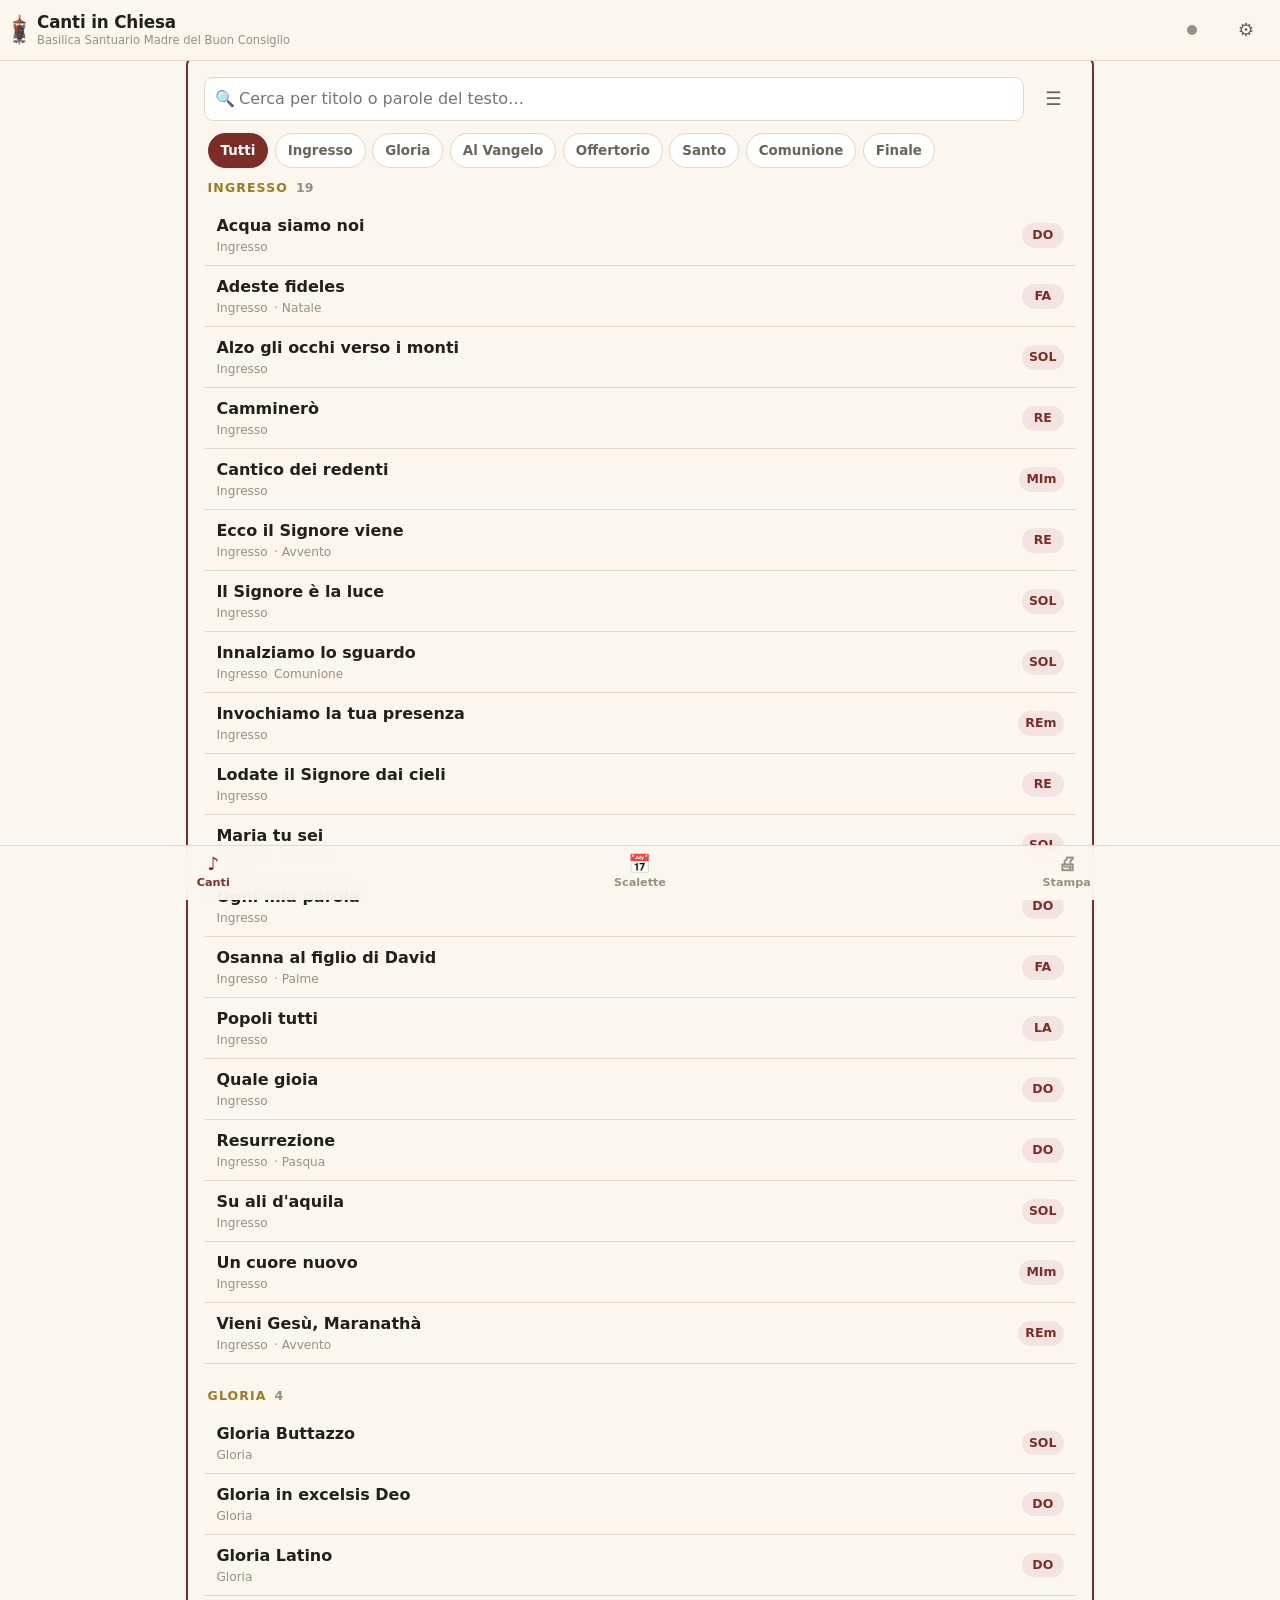
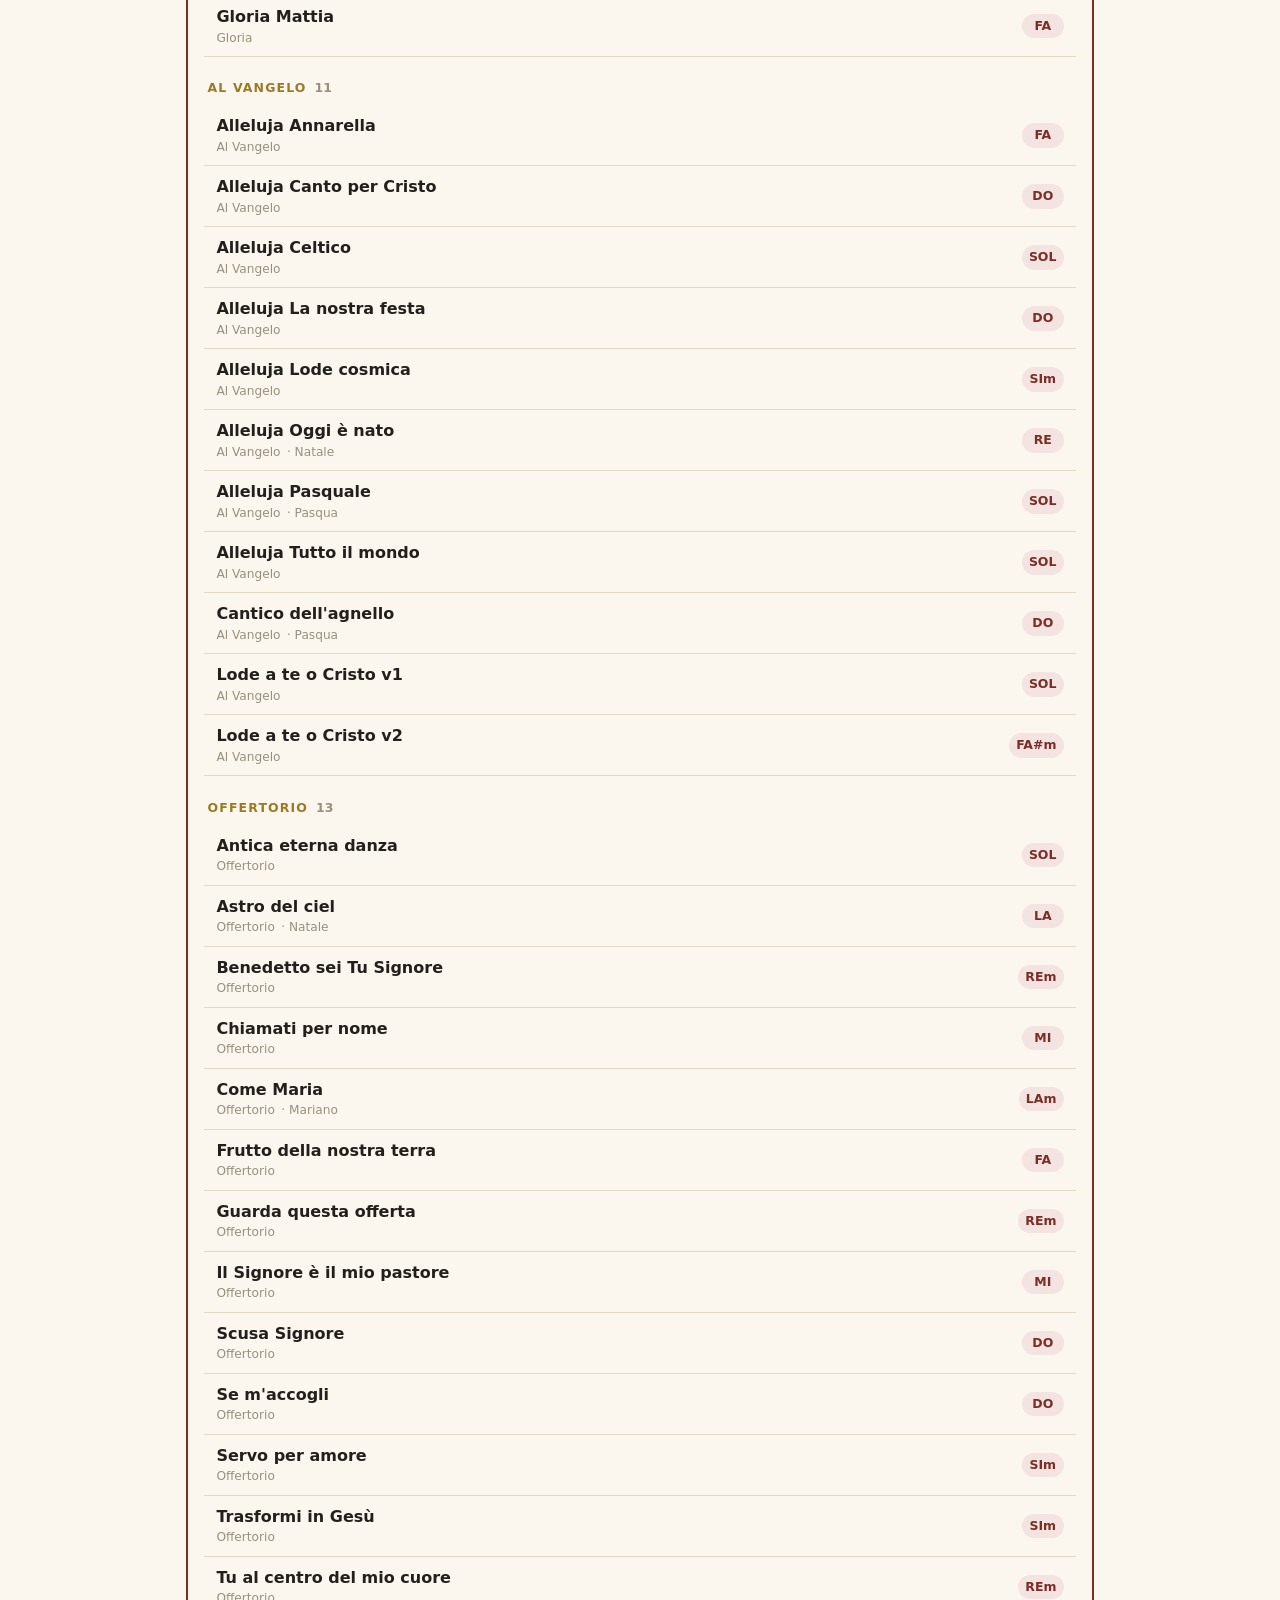
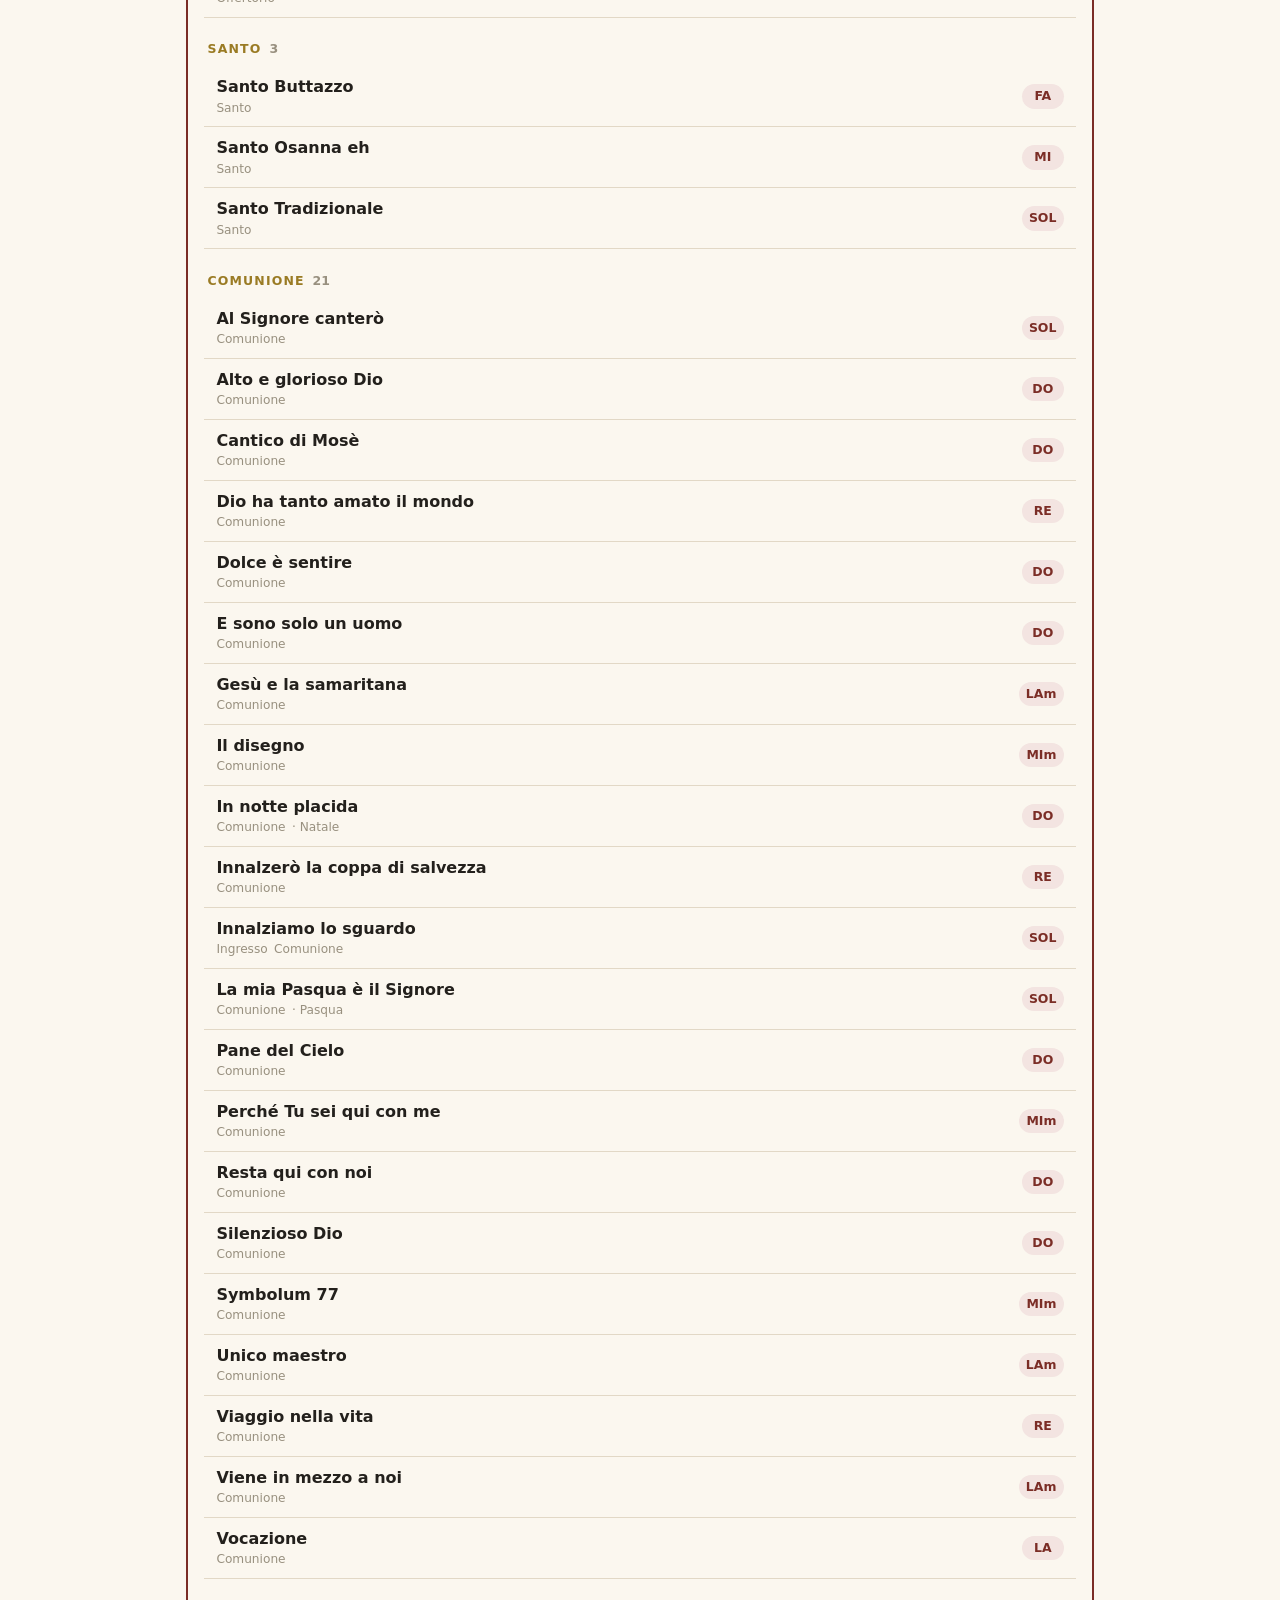
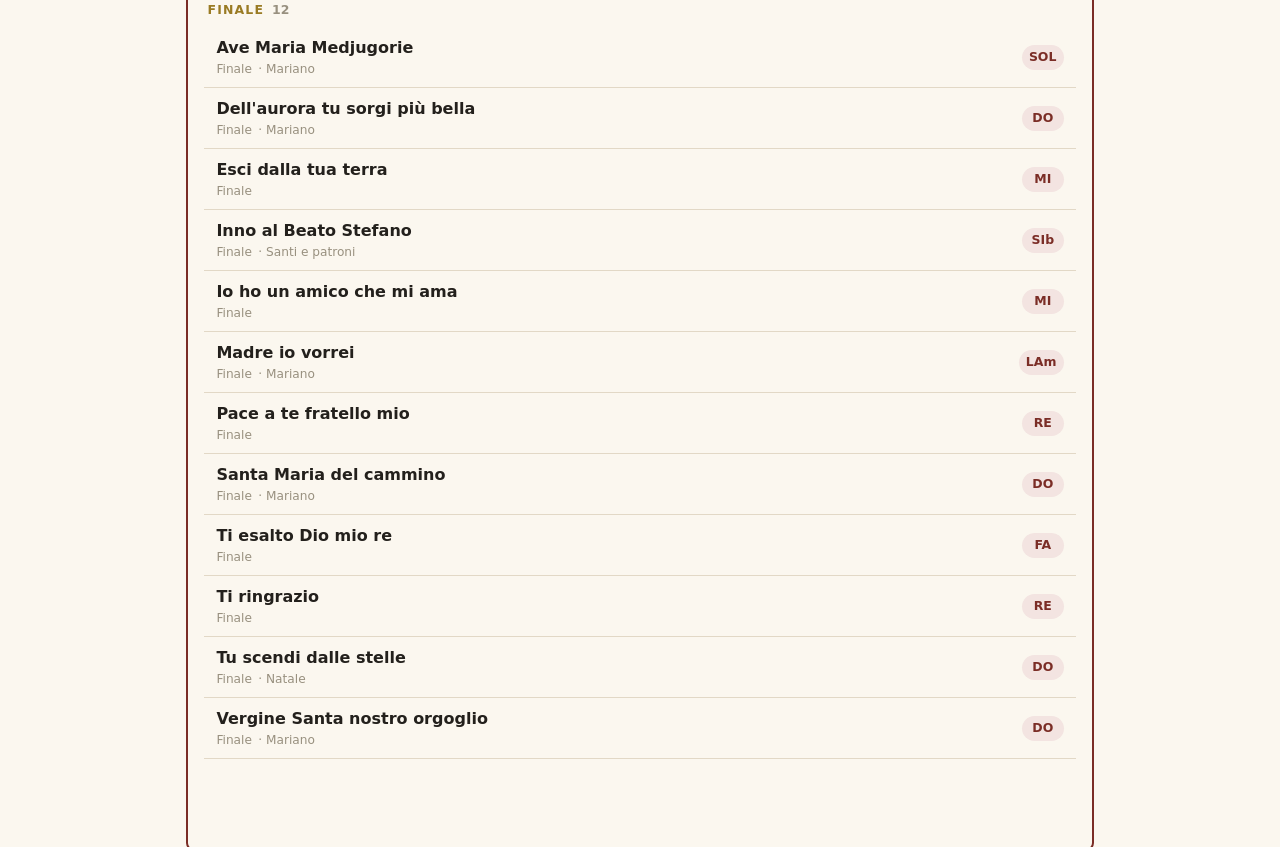
==== app/index.html @ 313efc4f "Repo init" ====
<!doctype html>
<html lang="it">
<head>
<meta charset="utf-8">
<meta name="viewport" content="width=device-width, initial-scale=1, viewport-fit=cover">
<title>Canti in Chiesa</title>
<meta name="description" content="I canti del coro della Basilica Santuario Madre del Buon Consiglio, sempre disponibili anche senza rete.">
<meta name="theme-color" content="#7B2D26" media="(prefers-color-scheme: light)">
<meta name="theme-color" content="#16130F" media="(prefers-color-scheme: dark)">
<meta name="apple-mobile-web-app-capable" content="yes">
<meta name="apple-mobile-web-app-title" content="Canti">
<meta name="apple-mobile-web-app-status-bar-style" content="black-translucent">
<link rel="manifest" href="manifest.webmanifest">
<link rel="icon" href="icons/favicon-32.png" sizes="32x32">
<link rel="apple-touch-icon" href="icons/apple-touch-icon.png">
<link rel="stylesheet" href="css/app.css">
</head>
<body>

<div id="splash" class="splash">
  <img src="icons/logo.png" alt="" width="70">
  <p>Canti in Chiesa</p>
</div>

<header class="appbar" id="appbar">
  <div class="appbar-main">
    <img class="appbar-logo" src="icons/logo.png" alt="Stemma della Basilica" width="28">
    <div class="appbar-titles">
      <h1>Canti in Chiesa</h1>
      <p id="appbar-sub">Basilica Madre del Buon Consiglio</p>
    </div>
    <button class="icon-btn" id="btn-sync" type="button" title="Stato sincronizzazione" aria-label="Stato sincronizzazione">
      <span class="sync-dot" id="sync-dot"></span>
    </button>
    <button class="icon-btn" id="btn-settings" type="button" title="Impostazioni" aria-label="Impostazioni">&#9881;</button>
  </div>
</header>

<main id="view" class="view" tabindex="-1"></main>

<nav class="tabbar" id="tabbar">
  <a href="#/canti" data-tab="canti"><span class="tab-ico">&#9834;</span><span>Canti</span></a>
  <a href="#/scalette" data-tab="scalette"><span class="tab-ico">&#128197;</span><span>Scalette</span></a>
  <a href="#/stampa" data-tab="stampa"><span class="tab-ico">&#128424;</span><span>Stampa</span></a>
</nav>

<div id="modal-root"></div>
<div id="toast-root" class="toast-root" aria-live="polite"></div>

<script type="module" src="js/main.js"></script>
</body>
</html>
---- app/css/app.css ----
/* Canti in Chiesa — foglio di stile unico.
   Due scale indipendenti: --ui-scale (comandi) e --song-scale (testo dei canti). */

:root {
  --ui-scale: 1;
  --song-scale: 1;

  --bg: #FBF7EF;
  --bg-raised: #FFFFFF;
  --bg-sunken: #F2EBDE;
  --ink: #23201C;
  --ink-soft: #6B6459;
  --ink-faint: #98907F;
  --line: #E2D8C6;
  --accent: #7B2D26;
  --accent-ink: #FFFFFF;
  --accent-soft: #F3E4E1;
  --gold: #9A7B24;
  --chord: #7B2D26;
  --ok: #2F7A46;
  --warn: #A5641B;

  --radius: 14px;
  --radius-sm: 9px;
  --shadow: 0 1px 2px rgba(35, 32, 28, .06), 0 8px 24px rgba(35, 32, 28, .07);
  --tap: 44px;

  color-scheme: light;
}

@media (prefers-color-scheme: dark) {
  :root:not([data-theme="light"]) {
    --bg: #16130F;
    --bg-raised: #211D18;
    --bg-sunken: #100E0B;
    --ink: #F0E9DC;
    --ink-soft: #B5AB99;
    --ink-faint: #7E7566;
    --line: #342E26;
    --accent: #C97A6D;
    --accent-ink: #1A1410;
    --accent-soft: #3A2723;
    --gold: #D8B45C;
    --chord: #E9A08F;
    --ok: #6FC08A;
    --warn: #DDA45E;
    --shadow: 0 1px 2px rgba(0, 0, 0, .4), 0 8px 24px rgba(0, 0, 0, .35);
    color-scheme: dark;
  }
}

:root[data-theme="dark"] {
  --bg: #16130F;
  --bg-raised: #211D18;
  --bg-sunken: #100E0B;
  --ink: #F0E9DC;
  --ink-soft: #B5AB99;
  --ink-faint: #7E7566;
  --line: #342E26;
  --accent: #C97A6D;
  --accent-ink: #1A1410;
  --accent-soft: #3A2723;
  --gold: #D8B45C;
  --chord: #E9A08F;
  --ok: #6FC08A;
  --warn: #DDA45E;
  --shadow: 0 1px 2px rgba(0, 0, 0, .4), 0 8px 24px rgba(0, 0, 0, .35);
  color-scheme: dark;
}

* { box-sizing: border-box; }

html { -webkit-text-size-adjust: 100%; }

body {
  margin: 0;
  background: var(--bg);
  color: var(--ink);
  font-family: system-ui, -apple-system, "Segoe UI", Roboto, sans-serif;
  font-size: calc(16px * var(--ui-scale));
  line-height: 1.45;
  overscroll-behavior-y: none;
  -webkit-tap-highlight-color: transparent;
}

h1, h2, h3 { margin: 0; font-weight: 650; letter-spacing: -.01em; }
p { margin: 0; }
a { color: inherit; text-decoration: none; }
button, input, select, textarea { font: inherit; color: inherit; }

/* ---------- splash ---------- */
.splash {
  position: fixed; inset: 0; z-index: 200;
  display: flex; flex-direction: column; align-items: center; justify-content: center; gap: .8rem;
  background: var(--bg); transition: opacity .3s ease;
}
.splash p { font-weight: 650; letter-spacing: .02em; color: var(--ink-soft); }
.splash.gone { opacity: 0; pointer-events: none; }

/* ---------- barra superiore ---------- */
.appbar {
  position: sticky; top: 0; z-index: 40;
  background: var(--bg);
  border-bottom: 1px solid var(--line);
  padding-top: env(safe-area-inset-top);
}
.appbar-main {
  display: flex; align-items: center; gap: .6rem;
  padding: .5rem max(.75rem, env(safe-area-inset-left)) .5rem max(.75rem, env(safe-area-inset-right));
}
.appbar-logo { height: 2rem; width: auto; flex: none; }
.appbar-titles { flex: 1; min-width: 0; }
.appbar-titles h1 { font-size: 1.05rem; line-height: 1.2; }
.appbar-titles p {
  font-size: .72rem; color: var(--ink-faint);
  white-space: nowrap; overflow: hidden; text-overflow: ellipsis;
}

.icon-btn {
  flex: none;
  min-width: var(--tap); min-height: var(--tap);
  display: inline-flex; align-items: center; justify-content: center;
  background: none; border: 0; border-radius: var(--radius-sm);
  font-size: 1.15rem; cursor: pointer; color: var(--ink-soft);
}
.icon-btn:active { background: var(--bg-sunken); }

.sync-dot {
  width: 10px; height: 10px; border-radius: 50%;
  background: var(--ink-faint); box-shadow: 0 0 0 3px transparent;
}
.sync-dot[data-state="ok"] { background: var(--ok); }
.sync-dot[data-state="pending"] { background: var(--warn); }
.sync-dot[data-state="offline"] { background: var(--ink-faint); }
.sync-dot[data-state="error"] { background: #C0392B; }
.sync-dot[data-state="syncing"] { background: var(--gold); animation: pulse 1.1s ease-in-out infinite; }
@keyframes pulse { 50% { opacity: .3; } }

/* ---------- contenitore ---------- */
.view {
  padding: 1rem max(.9rem, env(safe-area-inset-left)) calc(5.5rem + env(safe-area-inset-bottom)) max(.9rem, env(safe-area-inset-right));
  max-width: 900px; margin: 0 auto; outline: none;
}
.view.wide { max-width: 1100px; }

/* ---------- barra inferiore ---------- */
.tabbar {
  position: fixed; left: 0; right: 0; bottom: 0; z-index: 40;
  display: grid; grid-template-columns: repeat(3, 1fr);
  background: color-mix(in srgb, var(--bg) 92%, transparent);
  backdrop-filter: saturate(1.4) blur(12px);
  border-top: 1px solid var(--line);
  padding-bottom: env(safe-area-inset-bottom);
}
.tabbar a {
  display: flex; flex-direction: column; align-items: center; justify-content: center; gap: .1rem;
  min-height: 3.4rem; font-size: .7rem; color: var(--ink-faint); font-weight: 600;
}
.tabbar a[aria-current="page"] { color: var(--accent); }
.tab-ico { font-size: 1.15rem; line-height: 1; }
.tabbar.hidden { display: none; }

/* ---------- elementi comuni ---------- */
.btn {
  display: inline-flex; align-items: center; justify-content: center; gap: .4rem;
  min-height: var(--tap); padding: .5rem .9rem;
  background: var(--bg-raised); color: var(--ink);
  border: 1px solid var(--line); border-radius: var(--radius-sm);
  font-weight: 600; font-size: .92rem; cursor: pointer;
}
.btn:active { transform: translateY(1px); }
.btn.primary { background: var(--accent); color: var(--accent-ink); border-color: var(--accent); }
.btn.ghost { background: none; border-color: transparent; color: var(--ink-soft); }
.btn.danger { color: #C0392B; border-color: color-mix(in srgb, #C0392B 35%, var(--line)); }
.btn.small { min-height: 2.1rem; padding: .25rem .6rem; font-size: .82rem; }
.btn[disabled] { opacity: .45; cursor: default; }
.btn-row { display: flex; flex-wrap: wrap; gap: .5rem; }

.field { display: block; margin-bottom: .85rem; }
.field > span { display: block; font-size: .78rem; font-weight: 650; color: var(--ink-soft); margin-bottom: .25rem; }
.input, select.input, textarea.input {
  width: 100%; min-height: var(--tap); padding: .55rem .7rem;
  background: var(--bg-raised); border: 1px solid var(--line);
  border-radius: var(--radius-sm); outline-offset: 2px;
}
.input:focus-visible { outline: 2px solid var(--accent); }
textarea.input { min-height: 8rem; resize: vertical; font-family: ui-monospace, "SF Mono", Menlo, Consolas, monospace; font-size: .88rem; line-height: 1.5; }

.card {
  background: var(--bg-raised); border: 1px solid var(--line);
  border-radius: var(--radius); box-shadow: var(--shadow);
}

.empty {
  text-align: center; color: var(--ink-faint);
  padding: 2.5rem 1rem; font-size: .92rem;
}
.empty strong { display: block; color: var(--ink-soft); font-size: 1rem; margin-bottom: .35rem; }

.section-title {
  display: flex; align-items: baseline; gap: .5rem;
  margin: 1.4rem .2rem .5rem;
  font-size: .78rem; font-weight: 700; letter-spacing: .09em; text-transform: uppercase;
  color: var(--gold);
}
.section-title .count { color: var(--ink-faint); letter-spacing: 0; font-weight: 600; }
.section-title:first-child { margin-top: .2rem; }

/* ---------- ricerca e filtri ---------- */
.searchbar { display: flex; gap: .5rem; align-items: center; margin-bottom: .6rem; }
.search-wrap { position: relative; flex: 1; }
.search-wrap .ico {
  position: absolute; left: .65rem; top: 50%; transform: translateY(-50%);
  color: var(--ink-faint); pointer-events: none;
}
.search-wrap .input { padding-left: 2.1rem; }
.search-clear {
  position: absolute; right: .2rem; top: 50%; transform: translateY(-50%);
  border: 0; background: none; color: var(--ink-faint); cursor: pointer;
  width: 2.2rem; height: 2.2rem; border-radius: 50%; font-size: 1.1rem;
}

.chips { display: flex; gap: .4rem; overflow-x: auto; padding: .15rem .2rem .5rem; scrollbar-width: none; }
.chips::-webkit-scrollbar { display: none; }
.chip {
  flex: none; min-height: 2.2rem; padding: .3rem .75rem;
  border: 1px solid var(--line); border-radius: 999px;
  background: var(--bg-raised); color: var(--ink-soft);
  font-size: .84rem; font-weight: 600; cursor: pointer; white-space: nowrap;
}
.chip[aria-pressed="true"] { background: var(--accent); border-color: var(--accent); color: var(--accent-ink); }
.chip.season[aria-pressed="true"] { background: var(--gold); border-color: var(--gold); color: #1A1410; }

/* ---------- lista canti ---------- */
.song-list { list-style: none; margin: 0; padding: 0; }
.song-row {
  display: flex; align-items: center; gap: .75rem;
  min-height: 3.4rem; padding: .55rem .75rem;
  border-bottom: 1px solid var(--line);
}
.song-row:active { background: var(--bg-sunken); }
.song-row .grow { flex: 1; min-width: 0; }
.song-row .t { font-weight: 600; font-size: 1rem; }
.song-row .m { font-size: .76rem; color: var(--ink-faint); display: flex; gap: .4rem; flex-wrap: wrap; margin-top: .1rem; }
.song-row .badge-key {
  flex: none; min-width: 2.6rem; text-align: center;
  font-weight: 700; font-size: .78rem; color: var(--chord);
  background: var(--accent-soft); border-radius: 999px; padding: .2rem .45rem;
}
.song-row mark { background: color-mix(in srgb, var(--gold) 35%, transparent); color: inherit; border-radius: 3px; }

.pick { flex: none; width: 1.35rem; height: 1.35rem; accent-color: var(--accent); }

/* ---------- vista canto ---------- */
.song-head { margin-bottom: .5rem; }
.song-head h2 { font-size: 1.35rem; line-height: 1.2; }
.song-meta { display: flex; flex-wrap: wrap; gap: .4rem; margin-top: .5rem; }

.pill {
  display: inline-flex; align-items: center; gap: .35rem;
  min-height: 2.1rem; padding: .25rem .7rem;
  background: var(--bg-raised); border: 1px solid var(--line); border-radius: 999px;
  font-size: .82rem; font-weight: 650; cursor: pointer;
}
.pill .k { color: var(--ink-faint); font-weight: 600; }
.pill.active { background: var(--accent); border-color: var(--accent); color: var(--accent-ink); }
.pill.active .k { color: color-mix(in srgb, var(--accent-ink) 70%, transparent); }
.pill.tag { cursor: default; background: var(--bg-sunken); }

.toolbar {
  position: sticky; top: calc(env(safe-area-inset-top) + 3.1rem); z-index: 30;
  display: flex; gap: .4rem; flex-wrap: wrap; align-items: center;
  padding: .5rem 0; margin-bottom: .5rem;
  background: color-mix(in srgb, var(--bg) 94%, transparent);
  backdrop-filter: blur(10px);
  border-bottom: 1px solid var(--line);
}
.toolbar .spacer { flex: 1; }
.stepper {
  display: inline-flex; align-items: center;
  border: 1px solid var(--line); border-radius: 999px; background: var(--bg-raised); overflow: hidden;
}
.stepper button {
  min-width: 2.4rem; min-height: 2.1rem; border: 0; background: none;
  font-size: 1.05rem; font-weight: 700; cursor: pointer; color: var(--ink-soft);
}
.stepper button:active { background: var(--bg-sunken); }
.stepper .val { min-width: 3.2rem; text-align: center; font-size: .82rem; font-weight: 700; }

/* testo del canto */
.song-body {
  font-size: calc(1rem * var(--song-scale));
  font-family: Georgia, "Iowan Old Style", "Times New Roman", serif;
  line-height: 1.35;
  margin-top: .8rem;
}
.song-section { margin: 0 0 1.35rem; }
.song-section.rit {
  border-left: 3px solid var(--gold);
  padding-left: .75rem;
  background: color-mix(in srgb, var(--gold) 7%, transparent);
  border-radius: 0 var(--radius-sm) var(--radius-sm) 0;
  padding-top: .35rem; padding-bottom: .35rem;
}
.song-section .lbl {
  display: inline-block; margin-bottom: .3rem;
  font-family: system-ui, sans-serif; font-size: .66em; font-weight: 700;
  letter-spacing: .1em; text-transform: uppercase; color: var(--gold);
}
.song-line { margin-bottom: .1em; }
.song-line.instr { color: var(--ink-faint); }
.seg { display: inline-block; vertical-align: bottom; }
.seg .ch {
  display: block; height: 1.25em;
  font-family: system-ui, sans-serif; font-size: .74em; font-weight: 700;
  color: var(--chord); white-space: nowrap; letter-spacing: -.01em;
}
.seg .tx { display: block; white-space: pre-wrap; }
.song-body.no-chords .seg .ch { display: none; }
.song-body.no-chords .song-line.instr { display: none; }
.song-body.mono { font-family: ui-monospace, "SF Mono", Menlo, Consolas, monospace; }

/* spartito: resta su fondo bianco anche in tema scuro, come un foglio di musica
   (abcjs disegna il pentagramma in nero e sul buio sparirebbe) */
.score {
  background: #FFFFFF;
  border: 1px solid var(--line);
  border-radius: var(--radius-sm);
  padding: .5rem .6rem;
  overflow-x: auto;
  color: #000;
}
.score:empty { display: none; }
.score svg { display: block; max-width: 100%; height: auto; }
.score-error {
  color: var(--warn);
  font-size: .85rem;
  background: var(--bg-raised);
  padding: .5rem;
  border-radius: var(--radius-sm);
}

/* organo */
.organ-body {
  font-family: ui-monospace, "SF Mono", Menlo, Consolas, monospace;
  font-size: calc(.92rem * var(--song-scale)); line-height: 1.55;
  white-space: pre-wrap; word-break: break-word;
}

/* ---------- scalette ---------- */
.setlist-row {
  display: flex; align-items: center; gap: .8rem;
  padding: .8rem .75rem; border-bottom: 1px solid var(--line);
}
.setlist-date {
  flex: none; width: 3.2rem; text-align: center;
  background: var(--accent-soft); border-radius: var(--radius-sm); padding: .3rem 0;
}
.setlist-date .d { font-size: 1.15rem; font-weight: 700; line-height: 1; color: var(--chord); }
.setlist-date .m { font-size: .62rem; text-transform: uppercase; letter-spacing: .06em; color: var(--chord); }
.setlist-row .grow { flex: 1; min-width: 0; }
.setlist-row .t { font-weight: 650; }
.setlist-row .s { font-size: .78rem; color: var(--ink-faint); }
.setlist-row.next { background: color-mix(in srgb, var(--gold) 8%, transparent); }

.sl-item {
  display: flex; align-items: center; gap: .6rem;
  padding: .55rem .6rem; border-bottom: 1px solid var(--line);
}
.sl-item .num {
  flex: none; width: 1.7rem; height: 1.7rem; border-radius: 50%;
  display: grid; place-items: center;
  background: var(--bg-sunken); font-size: .74rem; font-weight: 700; color: var(--ink-soft);
}
.sl-item .grow { flex: 1; min-width: 0; }
.sl-item .t { font-weight: 600; }
.sl-item .m { font-size: .74rem; color: var(--ink-faint); }
.drag-handle { cursor: grab; color: var(--ink-faint); padding: .3rem .2rem; touch-action: none; font-size: 1.1rem; }
.sl-item.dragging { opacity: .4; }
.sl-item.over { border-top: 2px solid var(--accent); }

/* ---------- modali ---------- */
.modal-backdrop {
  position: fixed; inset: 0; z-index: 100;
  background: rgba(20, 16, 12, .5);
  display: flex; align-items: flex-end; justify-content: center;
  padding: 0; animation: fade .18s ease;
}
@media (min-width: 640px) { .modal-backdrop { align-items: center; padding: 1.5rem; } }
@keyframes fade { from { opacity: 0; } }
.modal {
  width: 100%; max-width: 640px; max-height: 92vh; overflow: auto;
  background: var(--bg); border-radius: var(--radius) var(--radius) 0 0;
  padding: 1rem 1rem calc(1.2rem + env(safe-area-inset-bottom));
  animation: rise .22s cubic-bezier(.2, .8, .3, 1);
}
@media (min-width: 640px) { .modal { border-radius: var(--radius); } }
@keyframes rise { from { transform: translateY(24px); opacity: .6; } }
.modal-head { display: flex; align-items: center; gap: .5rem; margin-bottom: .8rem; }
.modal-head h3 { flex: 1; font-size: 1.05rem; }
.modal-foot { display: flex; gap: .5rem; justify-content: flex-end; margin-top: 1rem; flex-wrap: wrap; }

/* ---------- toast ---------- */
.toast-root {
  position: fixed; left: 50%; transform: translateX(-50%);
  bottom: calc(4.6rem + env(safe-area-inset-bottom)); z-index: 150;
  display: flex; flex-direction: column; gap: .4rem; align-items: center;
  pointer-events: none; width: max-content; max-width: 92vw;
}
.toast {
  background: var(--ink); color: var(--bg);
  padding: .55rem .9rem; border-radius: 999px;
  font-size: .85rem; font-weight: 600; box-shadow: var(--shadow);
  animation: fade .15s ease;
}

/* ---------- metronomo ---------- */
.metro { display: flex; align-items: center; gap: .6rem; flex-wrap: wrap; }
.beat-dots { display: flex; gap: .3rem; }
.beat-dot {
  width: .6rem; height: .6rem; border-radius: 50%;
  background: var(--line); transition: transform .06s ease, background .06s ease;
}
.beat-dot.on { background: var(--accent); transform: scale(1.5); }
.beat-dot.on.accent { background: var(--gold); transform: scale(1.8); }

/* ---------- stampa ---------- */
.print-preview {
  background: var(--bg-raised); border: 1px solid var(--line);
  border-radius: var(--radius); padding: 1rem; margin-top: 1rem;
  max-height: 55vh; overflow: auto;
}
.print-doc { display: none; }

@media print {
  @page { size: A4; margin: 14mm 12mm 16mm; }

  body { background: #fff; color: #000; font-size: 11pt; }
  .appbar, .tabbar, .view, .toast-root, #modal-root, #splash { display: none !important; }

  .print-doc { display: block; font-family: Georgia, "Times New Roman", serif; }

  .print-cover { text-align: center; page-break-after: always; padding-top: 18mm; }
  .print-cover img { width: 42mm; height: auto; }
  .print-cover h1 { font-size: 26pt; margin: 6mm 0 2mm; }
  .print-cover p { font-size: 11pt; color: #444; }

  .print-index { page-break-after: always; }
  .print-index h2 { font-size: 15pt; margin-bottom: 4mm; border-bottom: 1pt solid #999; padding-bottom: 1.5mm; }
  .print-index h3 {
    font-size: 9pt; text-transform: uppercase; letter-spacing: .08em;
    margin: 4mm 0 1.5mm; color: #666;
  }
  .print-index ol { list-style: none; margin: 0; padding: 0; column-gap: 8mm; }
  .print-index.two-col ol { columns: 2; }
  .print-index li {
    display: flex; gap: 2mm; align-items: baseline;
    font-size: 10pt; padding: .5mm 0; break-inside: avoid;
  }
  .print-index li .n { font-weight: 700; min-width: 7mm; text-align: right; }
  .print-index li .t { flex: 1; }
  .print-index li .dots { flex: 1; border-bottom: 1px dotted #bbb; margin: 0 1mm .8mm; }
  .print-index li .k { color: #666; font-size: 9pt; }

  .print-song { page-break-before: always; break-before: page; }
  .print-song:first-of-type { page-break-before: avoid; }
  .print-song h2 { font-size: 15pt; margin-bottom: 1mm; }
  .print-song .ph { font-size: 9pt; color: #555; margin-bottom: 3mm; }
  .print-song .num { color: #7B2D26; }
  .print-body.two-col { columns: 2; column-gap: 8mm; }
  .print-body .song-section { break-inside: avoid; margin-bottom: 4mm; }
  .print-body .seg .ch { color: #7B2D26; }
  .print-body .song-section.rit { border-left: 2pt solid #9A7B24; background: none; padding-left: 3mm; }

  .print-organ { margin-top: 3mm; padding-top: 2mm; border-top: 1px solid #ccc; font-size: 9.5pt; }
  .print-organ h4 { font-size: 9pt; text-transform: uppercase; letter-spacing: .06em; margin: 0 0 1mm; color: #555; }
  .print-organ pre { white-space: pre-wrap; font-family: ui-monospace, Consolas, monospace; margin: 0; }
  .print-organ .score { border: 0; padding: 0; background: none; break-inside: avoid; }
  .print-organ .score svg { width: 100%; height: auto; }
}

/* ---------- accessibilità ---------- */
@media (prefers-reduced-motion: reduce) {
  * { animation-duration: .01ms !important; transition-duration: .01ms !important; }
}
:focus-visible { outline: 2px solid var(--accent); outline-offset: 2px; border-radius: 4px; }
.visually-hidden {
  position: absolute; width: 1px; height: 1px; overflow: hidden;
  clip: rect(0 0 0 0); white-space: nowrap;
}
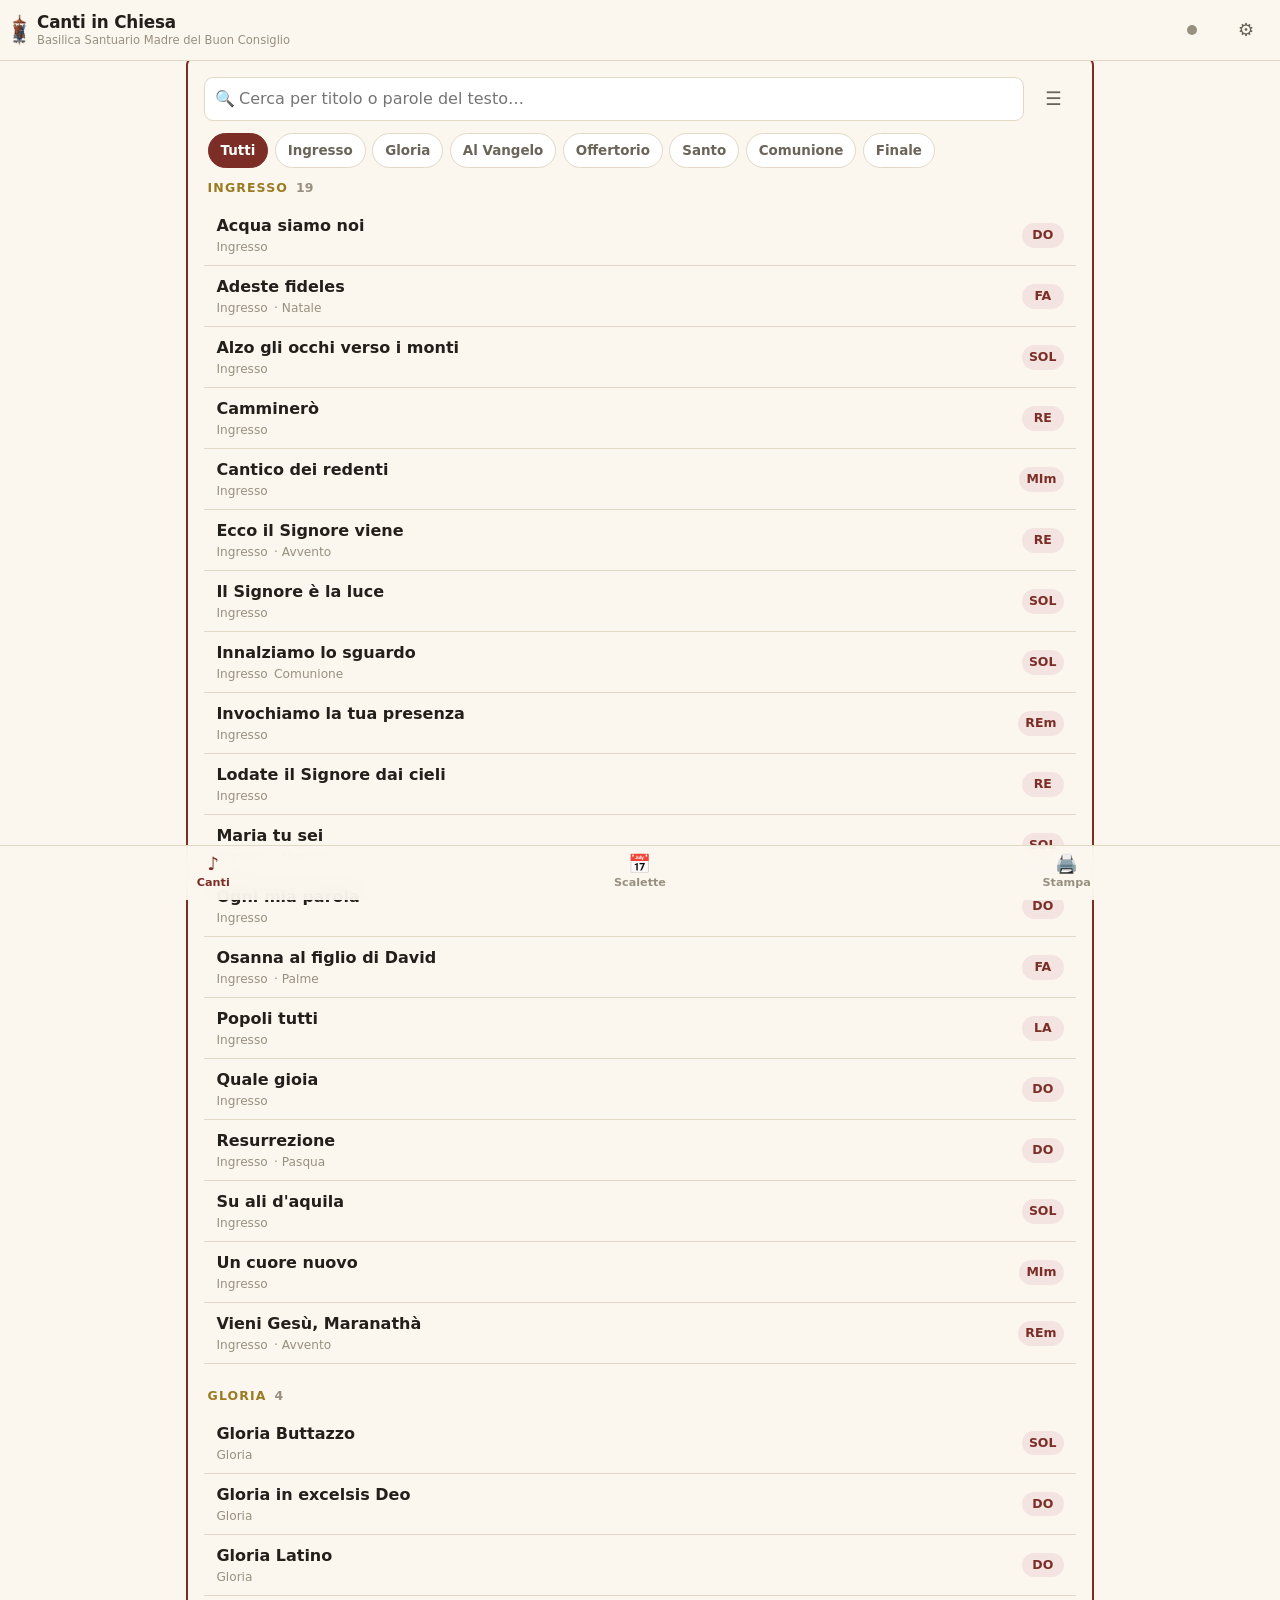
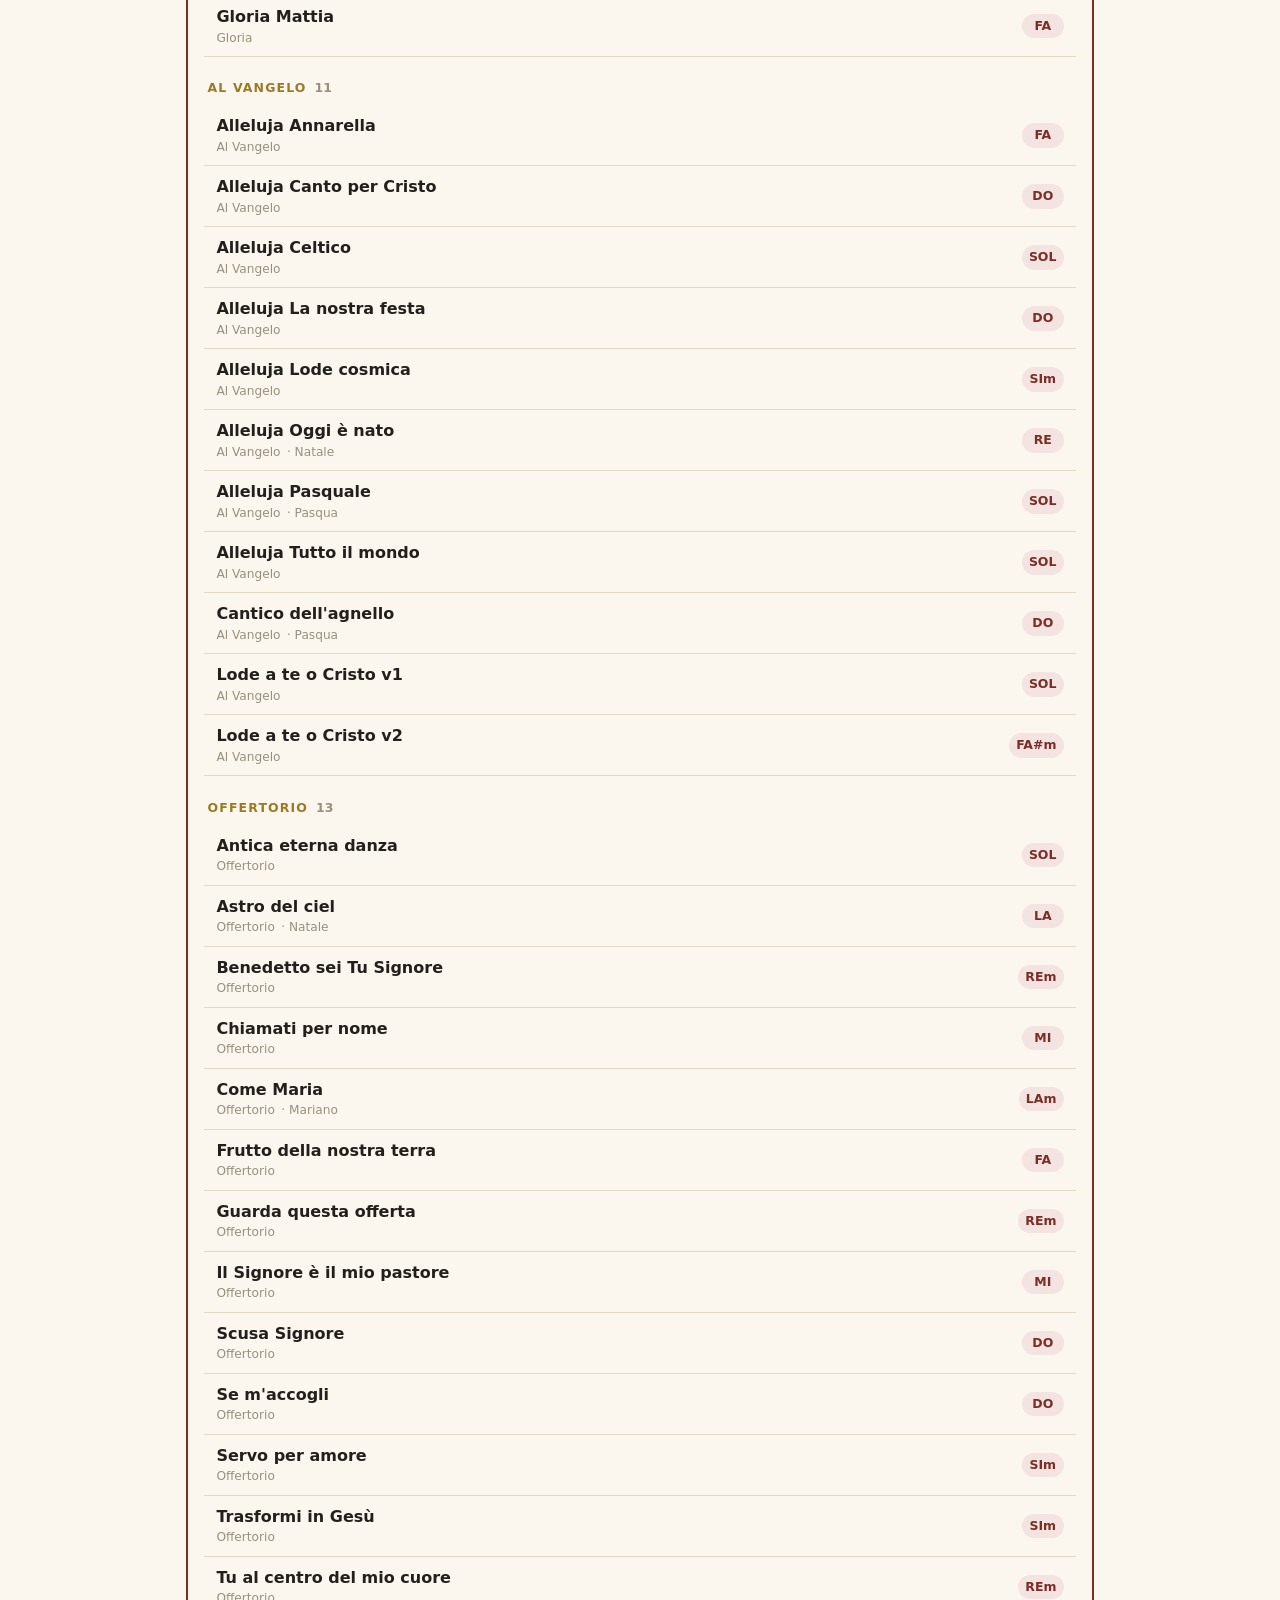
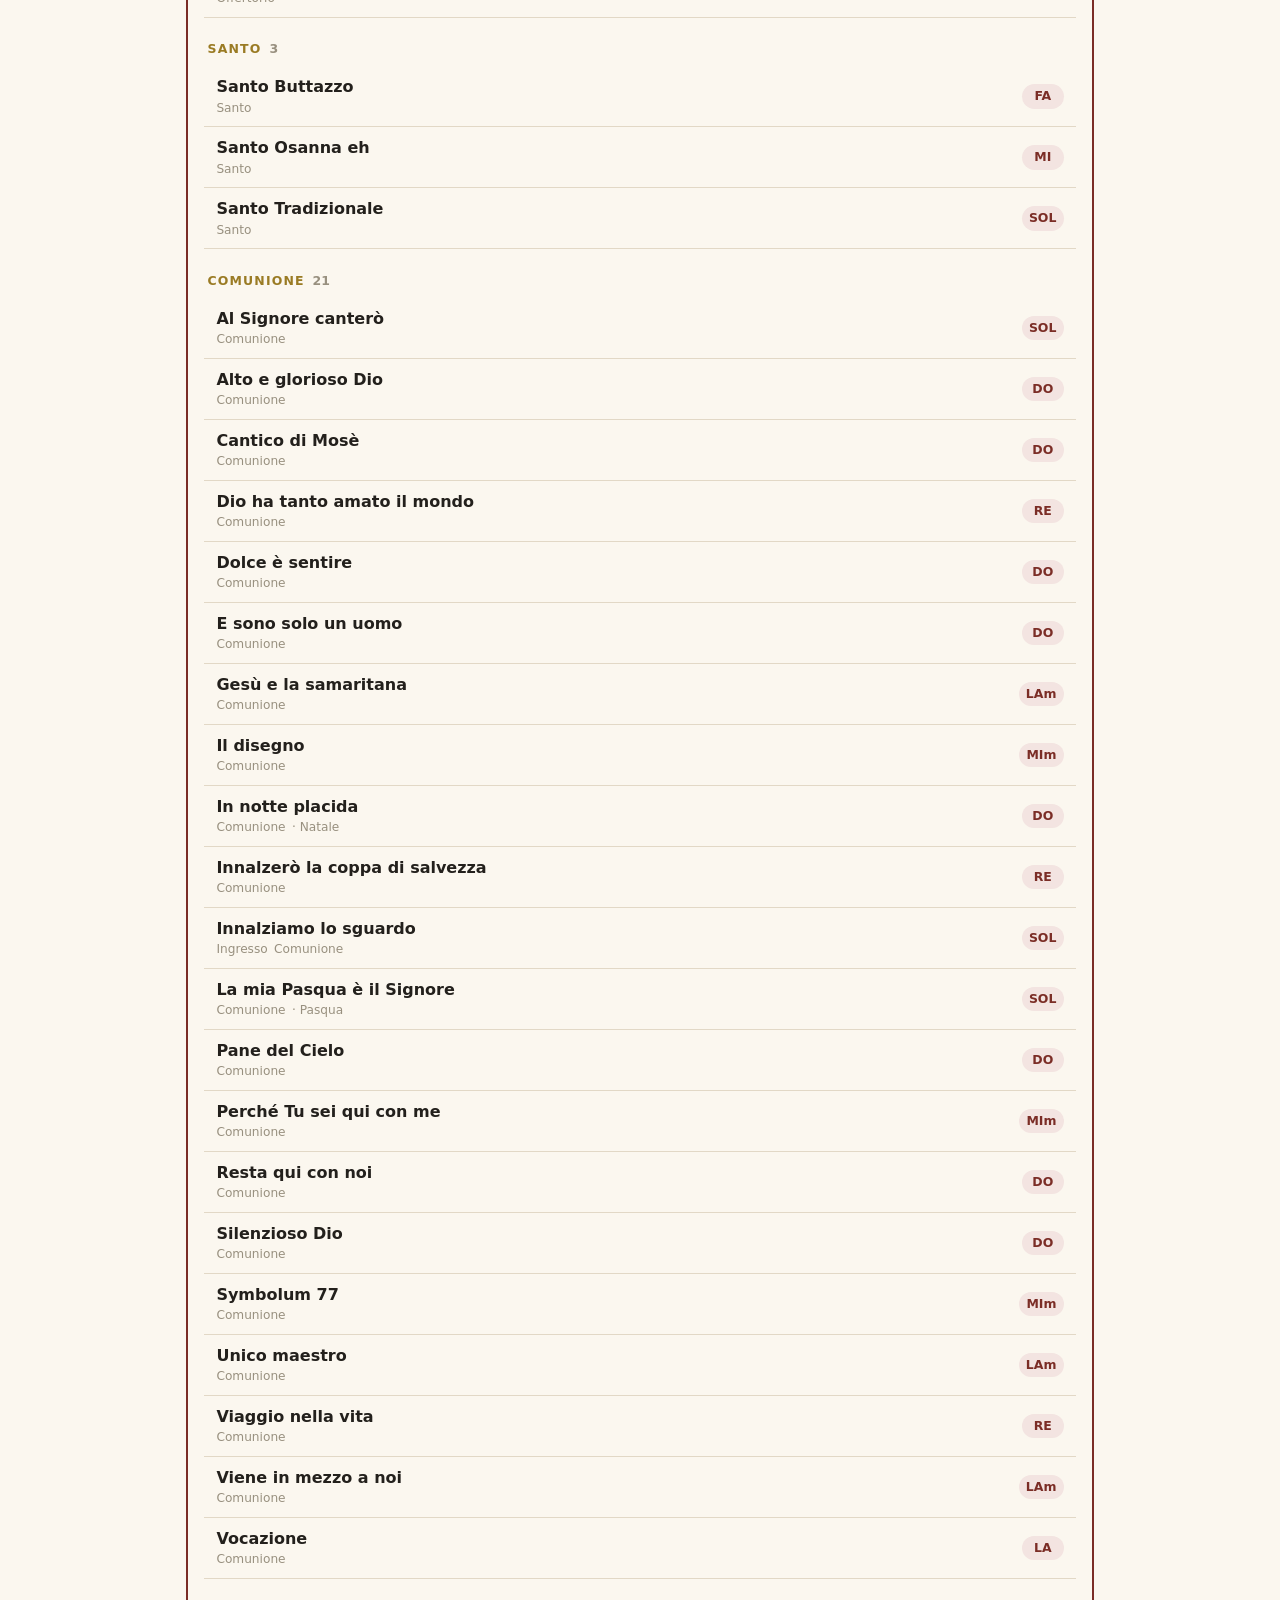
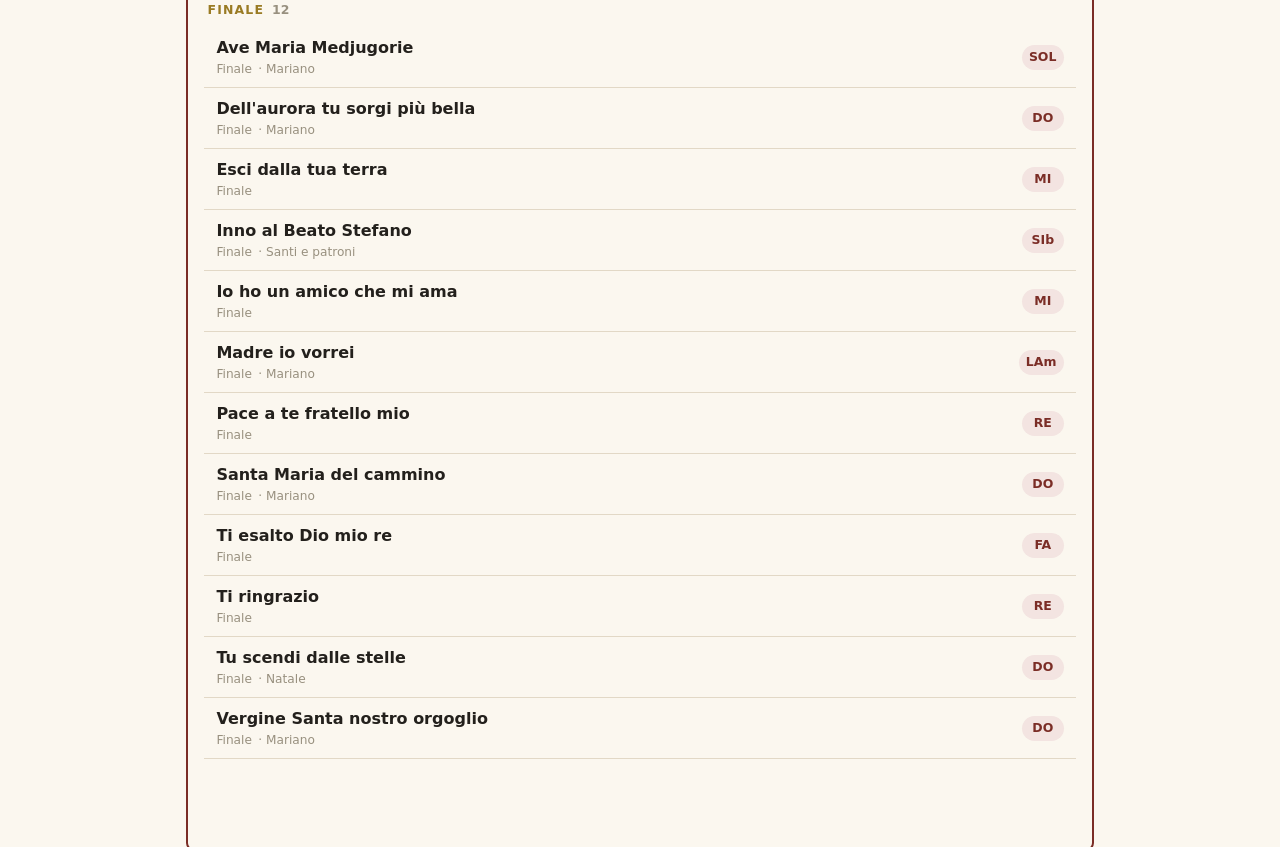
==== commit e3e2050f: "Icona organo, scaletta strutturata per momenti, guida completa" ====
--- a/app/index.html
+++ b/app/index.html
@@ -41,7 +41,7 @@
 <nav class="tabbar" id="tabbar">
   <a href="#/canti" data-tab="canti"><span class="tab-ico">&#9834;</span><span>Canti</span></a>
   <a href="#/scalette" data-tab="scalette"><span class="tab-ico">&#128197;</span><span>Scalette</span></a>
-  <a href="#/stampa" data-tab="stampa"><span class="tab-ico">&#128424;</span><span>Stampa</span></a>
+  <a href="#/stampa" data-tab="stampa"><span class="tab-ico">&#128424;&#xFE0F;</span><span>Stampa</span></a>
 </nav>
 
 <div id="modal-root"></div>
--- a/app/css/app.css
+++ b/app/css/app.css
@@ -363,6 +363,45 @@
 .setlist-row .s { font-size: .78rem; color: var(--ink-faint); }
 .setlist-row.next { background: color-mix(in srgb, var(--gold) 8%, transparent); }
 
+/* quanti momenti della messa hanno già il loro canto */
+.coverage { display: flex; align-items: center; gap: .6rem; margin-top: .2rem; }
+.coverage-bar { display: flex; gap: 3px; flex: 1; }
+.coverage-tick {
+  flex: 1; height: 6px; border-radius: 3px;
+  background: var(--line); transition: background .2s ease;
+}
+.coverage-tick.on { background: var(--gold); }
+.coverage-text { font-size: .74rem; color: var(--ink-faint); font-weight: 600; white-space: nowrap; }
+
+.sl-moment {
+  display: flex; align-items: baseline; gap: .5rem;
+  padding: .6rem .75rem .2rem;
+  font-size: .7rem; font-weight: 700; letter-spacing: .09em; text-transform: uppercase;
+  color: var(--gold);
+}
+.sl-count { color: var(--ink-faint); letter-spacing: 0; font-weight: 600; text-transform: none; }
+
+.sl-empty {
+  display: block; width: 100%; text-align: left;
+  min-height: 2.9rem; padding: .55rem .75rem;
+  margin: 0 0 .2rem;
+  background: none; border: 0; border-bottom: 1px solid var(--line);
+  color: var(--ink-faint); font-size: .92rem; font-weight: 600; cursor: pointer;
+}
+.sl-empty span {
+  display: inline-block; width: 100%;
+  border: 1px dashed var(--line); border-radius: var(--radius-sm);
+  padding: .45rem .6rem;
+}
+.sl-empty:active span, .sl-empty:hover span { border-color: var(--accent); color: var(--accent); }
+
+.sl-extra {
+  margin-left: .4rem; padding: .05rem .35rem;
+  font-size: .64rem; font-weight: 700; letter-spacing: .06em; text-transform: uppercase;
+  color: var(--ink-faint); background: var(--bg-sunken); border-radius: 4px;
+  vertical-align: .1em;
+}
+
 .sl-item {
   display: flex; align-items: center; gap: .6rem;
   padding: .55rem .6rem; border-bottom: 1px solid var(--line);
